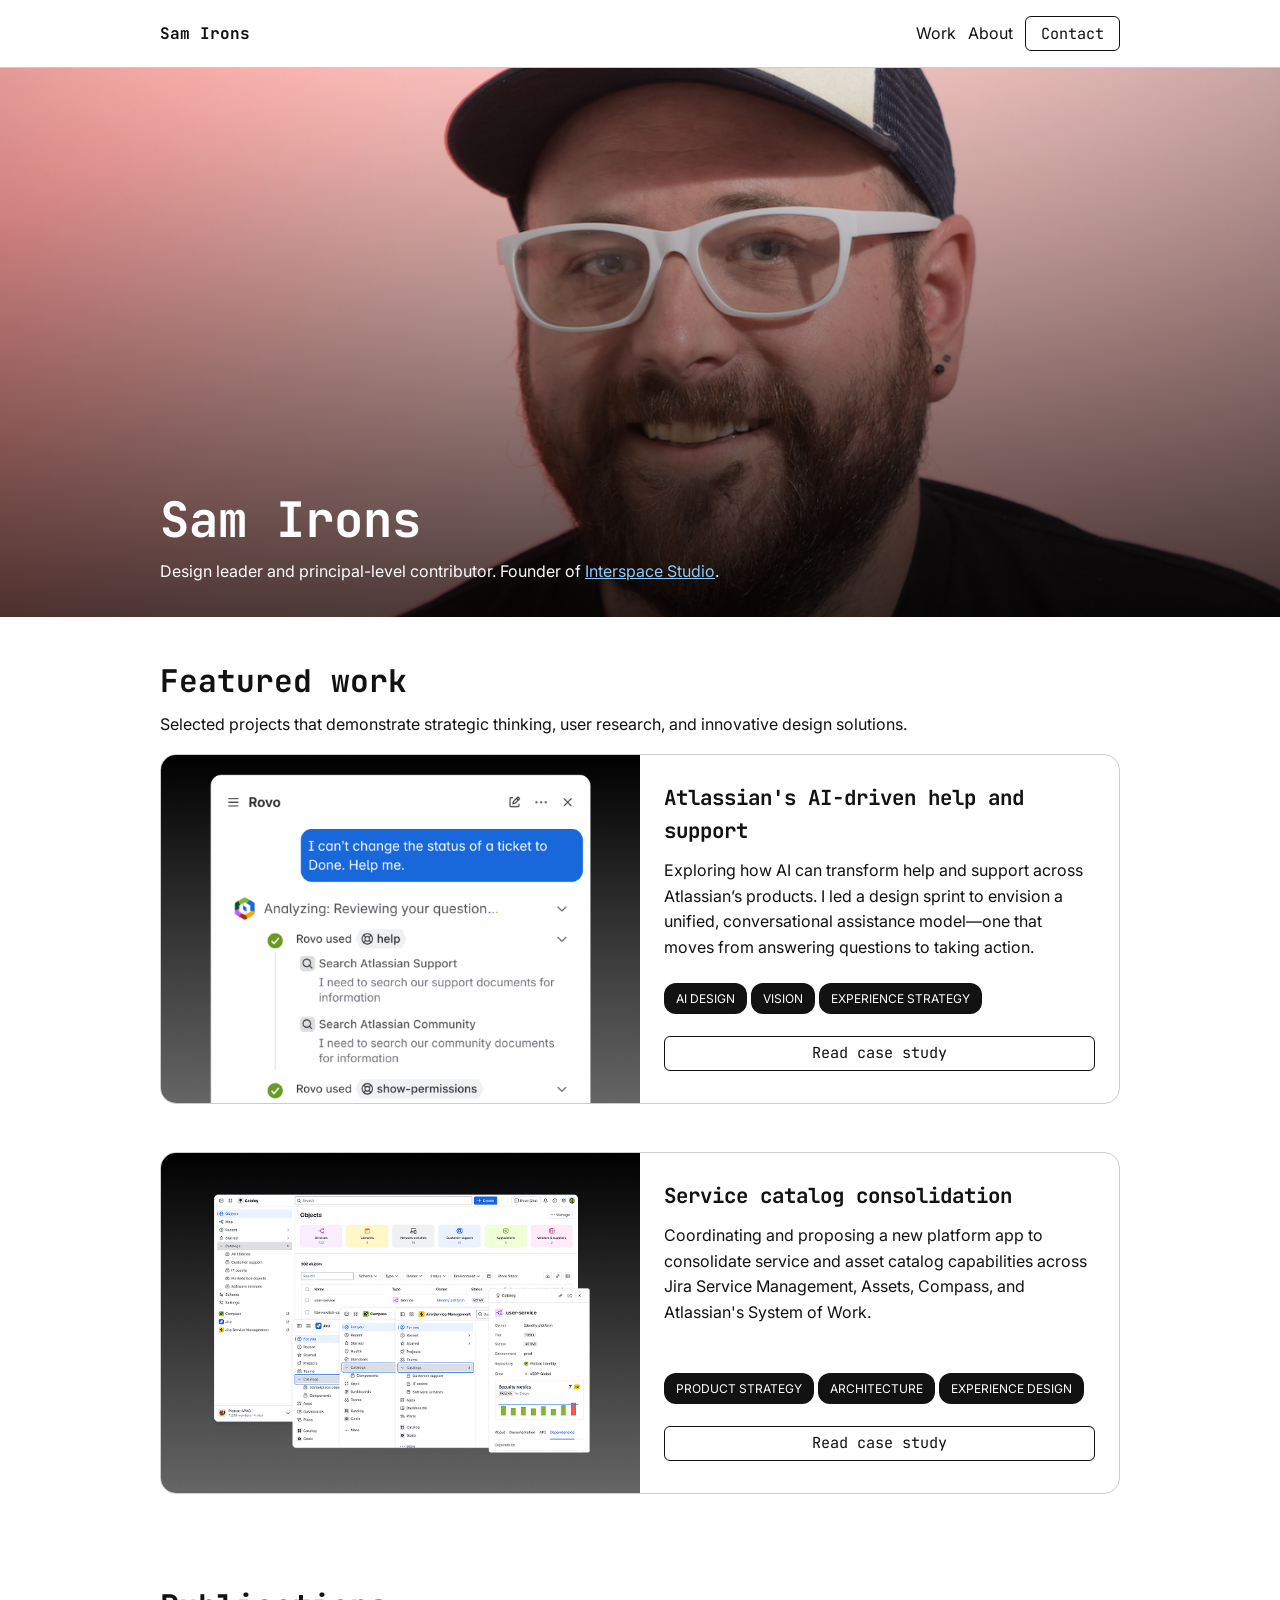
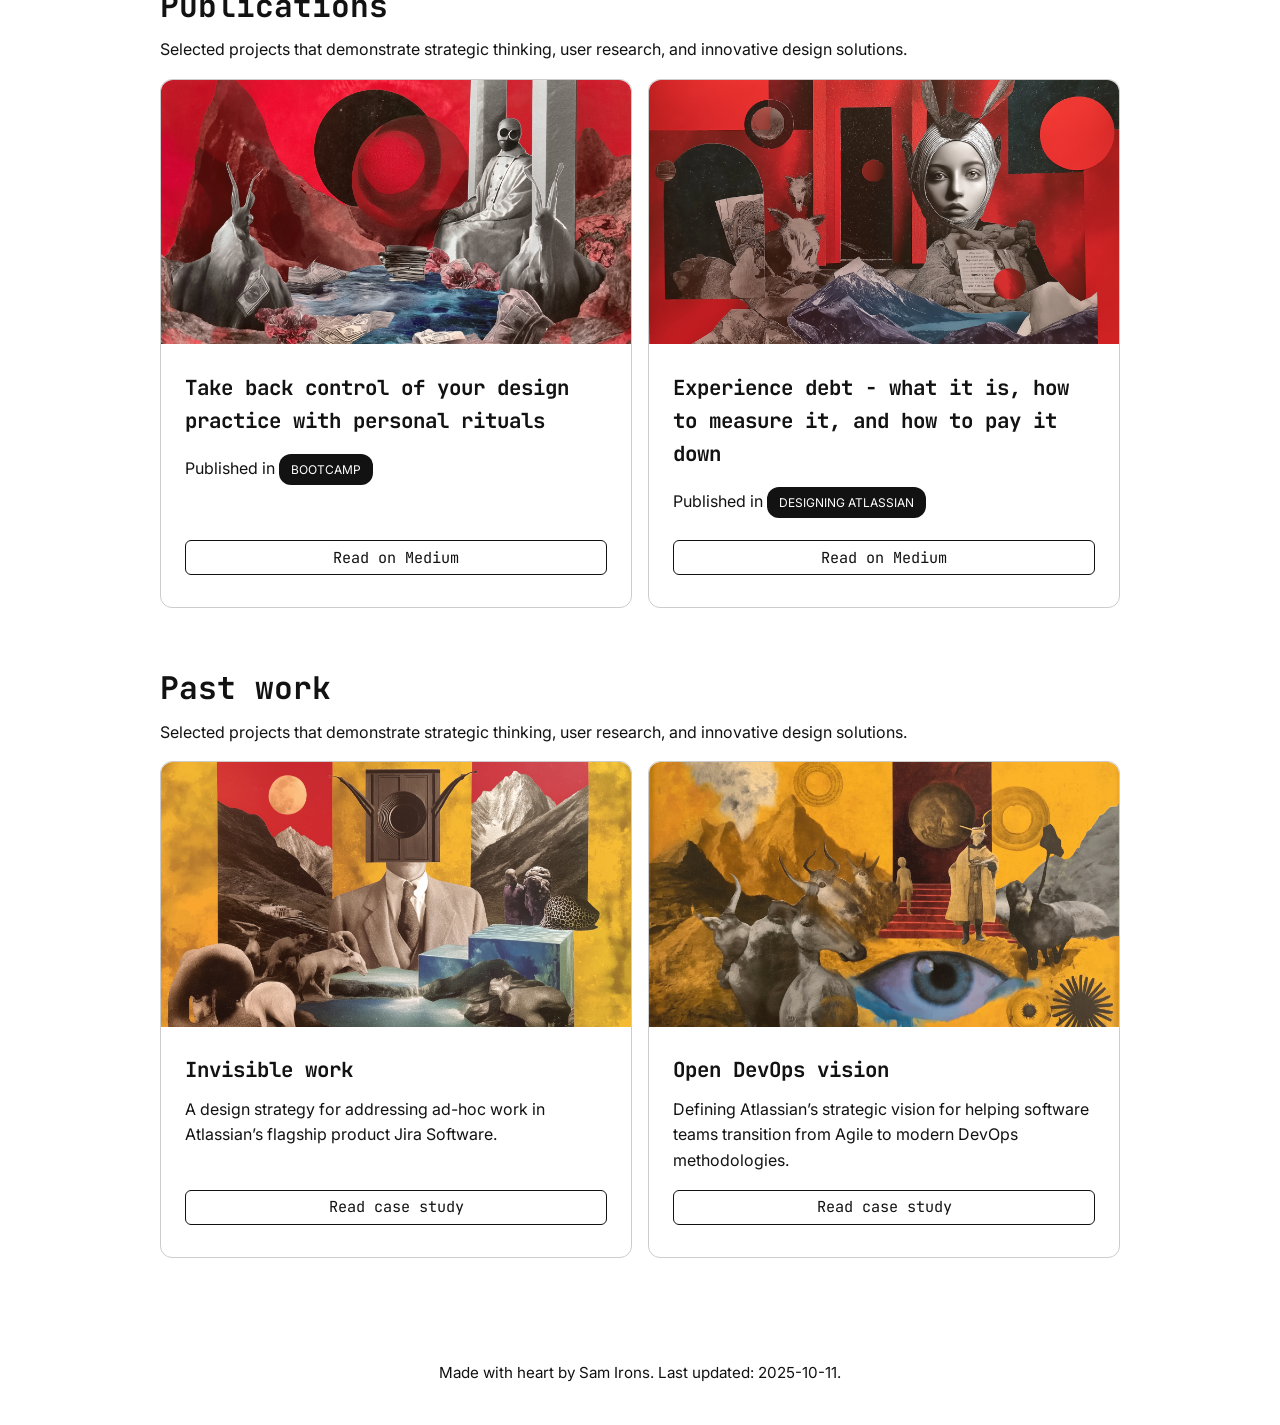
==== index.html @ 38fba0c8 "first commit" ====
<!doctype html>
<html lang="en">
    <head>
        <meta charset="UTF-8" />
        <meta name="viewport" content="width=device-width, initial-scale=1.0" />
        <title>Sam Irons - Design leader, content and product designer</title>
        <link rel="preconnect" href="https://fonts.googleapis.com" />
        <link rel="preconnect" href="https://fonts.gstatic.com" crossorigin />
        <link
            href="https://fonts.googleapis.com/css2?family=Inter:wght@400;700&family=JetBrains+Mono:wght@400;700&display=swap"
            rel="stylesheet"
        />
        <link rel="stylesheet" href="styles.css" />
    </head>
    <body>
        <header>
            <div class="container nav-container">
                <div class="logo">Sam Irons</div>
                <nav>
                    <a href="index.html" class="nav-link">Work</a>
                    <a href="about.html" class="nav-link">About</a>
                    <a href="mailto:irons.sam@pm.me" class="button">Contact</a>
                </nav>
            </div>
        </header>
        <main>
            <div class="hero">
                <div class="hero-content">
                    <h1>Sam Irons</h1>
                    <p>
                        Design leader and principal-level contributor. Founder
                        of
                        <a href="http://interspacestudio.com.au" target="_blank"
                            >Interspace Studio</a
                        >.
                    </p>
                </div>
            </div>
            <section class="featured-work">
                <h2>Featured work</h2>
                <p class="section-desc">
                    Selected projects that demonstrate strategic thinking, user
                    research, and innovative design solutions.
                </p>
                <div class="featured-cards">
                    <div class="featured-card-horizontal">
                        <img src="assets/navfit-thumbnail.png" alt="" />
                        <div class="card-content">
                            <h3 class="mono">
                                Atlassian's AI-driven help and support
                            </h3>
                            <p>
                                Exploring how AI can transform help and support
                                across Atlassian’s products. I led a design
                                sprint to envision a unified, conversational
                                assistance model—one that moves from answering
                                questions to taking action.
                            </p>
                            <div class="tags">
                                <div class="lozenge inverse">AI design</div>
                                <div class="lozenge inverse">Vision</div>
                                <div class="lozenge inverse">
                                    Experience strategy
                                </div>
                            </div>
                            <a href="navfit.html" class="button"
                                >Read case study</a
                            >
                        </div>
                    </div>
                    <div class="featured-card-horizontal">
                        <img src="assets/osc-thumbnail.png" alt="" />
                        <div class="card-content">
                            <h3 class="mono">Service catalog consolidation</h3>
                            <p>
                                Coordinating and proposing a new platform app to
                                consolidate service and asset catalog
                                capabilities across Jira Service Management,
                                Assets, Compass, and Atlassian's System of Work.
                            </p>
                            <div class="tags">
                                <div class="lozenge inverse">
                                    Product strategy
                                </div>
                                <div class="lozenge inverse">Architecture</div>
                                <div class="lozenge inverse">
                                    Experience design
                                </div>
                            </div>
                            <a href="catalog-for-all.html" class="button"
                                >Read case study</a
                            >
                        </div>
                    </div>
                    <!--<div class="featured-card-horizontal">
                        <img src="assets/fresh-eyes-thumbnail.png" alt="" />
                        <div class="card-content">
                            <h3 class="mono">
                                Onboarding revamp to find product market fit
                            </h3>
                            <p>
                                Using fresh eyes to redesign product onboarding
                                for a platfrom engineering product.
                            </p>
                            <button class="button">Read case study</button>
                        </div>
                        </div>-->
                    <!--<div class="featured-card-horizontal">
                        <img src="assets/ethical-ai-thumbnail.png" alt="" />
                        <div class="card-content">
                            <h3 class="mono">
                                Preserving critical thinking in AI interactions
                            </h3>
                            <p>
                                A collaborative design effort seeking to help AI
                                consumers better engage with generative
                                experiences.
                            </p>
                            <button class="button">Read case study</button>
                        </div>
                        </div>-->
                    <!--<div class="featured-card-horizontal">
                        <img src="assets/card11.png" alt="Design Oracle" />
                        <div class="card-content">
                            <h3 class="mono">The Design Oracle deck</h3>
                            <p>
                                A free, public-domain tool for UX professionals
                                featuring 29 rituals and readings to help
                                designers probe insights into their work, plan
                                design projects, and take control of their
                                personal design practice.
                            </p>
                            <button class="button">Learn more</button>
                        </div>
                        </div>-->
                    <!--<div class="featured-card-horizontal">
                        <img src="assets/card12.png" alt="RenewMap docs" />
                        <div class="card-content">
                            <h3 class="mono">
                                RenewMap's first documentation set
                            </h3>
                            <p>
                                Foundational content strategy and documentation
                                architecture for a GIS startup.
                            </p>
                            <button class="button">Read case study</button>
                        </div>
                        </div>-->
                </div>
            </section>
            <section class="publications">
                <h2>Publications</h2>
                <p class="section-desc">
                    Selected projects that demonstrate strategic thinking, user
                    research, and innovative design solutions.
                </p>
                <div class="pub-cards">
                    <div class="card">
                        <img src="assets/card9.png" alt="Personal rituals" />
                        <div class="card-content">
                            <h3 class="mono">
                                Take back control of your design practice with
                                personal rituals
                            </h3>
                            <p>
                                Published in
                                <span class="lozenge inverse"
                                    ><a
                                        href="https://medium.com/design-bootcamp"
                                        target="_blank"
                                        >Bootcamp</a
                                    ></span
                                >
                            </p>
                            <a
                                href="https://medium.com/design-bootcamp/take-back-control-of-your-design-practice-with-personal-rituals-4f61a58c4460"
                                target="_blank"
                                class="button"
                                >Read on Medium</a
                            >
                        </div>
                    </div>
                    <div class="card">
                        <img src="assets/card10.png" alt="Experience debt" />
                        <div class="card-content">
                            <h3 class="mono">
                                Experience debt - what it is, how to measure it,
                                and how to pay it down
                            </h3>
                            <p>
                                Published in
                                <span class="lozenge inverse"
                                    ><a
                                        href="https://medium.com/designing-atlassian"
                                        target="_blank"
                                        >Designing Atlassian</a
                                    ></span
                                >
                            </p>
                            <a
                                href="https://medium.com/designing-atlassian/experience-debt-what-it-is-how-to-measure-it-and-how-to-pay-it-down-47bfe8c717d4"
                                target="_blank"
                                class="button"
                                >Read on Medium</a
                            >
                        </div>
                    </div>
                </div>
            </section>
            <section class="past-work">
                <h2>Past work</h2>
                <p class="section-desc">
                    Selected projects that demonstrate strategic thinking, user
                    research, and innovative design solutions.
                </p>
                <div class="past-cards">
                    <div class="card">
                        <img src="assets/card5.png" alt="Invisible work" />
                        <div class="card-content">
                            <h3 class="mono">Invisible work</h3>
                            <p>
                                A design strategy for addressing ad-hoc work in
                                Atlassian’s flagship product Jira Software.
                            </p>
                            <a href="invisible-work.html" class="button"
                                >Read case study</a
                            >
                        </div>
                    </div>
                    <div class="card">
                        <img src="assets/card6.png" alt="Open DevOps vision" />
                        <div class="card-content">
                            <h3 class="mono">Open DevOps vision</h3>
                            <p>
                                Defining Atlassian’s strategic vision for
                                helping software teams transition from Agile to
                                modern DevOps methodologies.
                            </p>
                            <a href="devops.html" class="button"
                                >Read case study</a
                            >
                        </div>
                    </div>
                    <!--<div class="card">
                        <img
                            src="assets/card7.png"
                            alt="Contextual, in-product help"
                        />
                        <div class="card-content">
                            <h3 class="mono">Contextual, in-product help</h3>
                            <p>A new take on an old idea...</p>
                            <button>Read case study</button>
                        </div>
                        </div>-->
                </div>
            </section>
        </main>
        <footer>
            <div class="container footer">
                <p>Made with heart by Sam Irons. Last updated: 2025-10-11.</p>
            </div>
        </footer>
        <script src="script.js"></script>
    </body>
</html>
---- styles.css ----
:root {
    --bg: #fff;
    --text: #121212;
    --inverse: #fff;
    --border: #ccc;
    --accent: #111;
    --link: #90caf9;
    --header-bg: var(--bg);
    --button-bg: var(--bg);
    --button-text: var(--text);
    --button-border: var(--accent);
}

@media (prefers-color-scheme: dark) {
    :root {
        --bg: #121212;
        --text: #e0e0e0;
        --inverse: #121212;
        --border: #ccc;
        --accent: #bbbbbb;
        --link: #90caf9;
        --header-bg: var(--bg);
        --button-bg: var(--bg);
        --button-text: var(--text);
        --button-border: var(--accent);
    }
}

a:visited {
    color: var(--link);
}

a.button:link,
a.button:visited {
    color: var(--text);
    text-decoration: none;
    text-align: center;
}

body {
    margin: 0;
    font-family: "Inter", Arial, sans-serif;
    background: var(--bg);
    color: var(--text);
    line-height: 1.6;
    min-width: 360px;
}

.mono {
    font-family: "JetBrains Mono", monospace;
}

header {
    background: var(--header-bg);
    border-bottom: 1px solid var(--border);
    position: sticky;
    top: 0;
    z-index: 10;
}

.container.nav-container {
    max-width: 960px;
    margin: 0 auto;
    display: flex;
    justify-content: space-between;
    align-items: center;
    padding: 1rem;
}

.logo {
    font-family: "JetBrains Mono", monospace;
    font-size: 1rem;
    font-weight: 700;
}

nav {
    display: flex;
    flex-direction: center;
    gap: 0.75em;
}

.nav-link {
    padding: 0.3em 0;
    text-decoration: none;
}

.nav-link:link,
.nav-link:visited {
    color: var(--text);
}

.nav-link:hover {
    color: var(--link);
}

.button {
    font-family: "JetBrains Mono", monospace;
    font-size: 0.95rem;
    color: var(--button-text);
    text-decoration: none;
    border: 1px solid var(--button-border);
    border-radius: 6px;
    padding: 0.3em 1em;
    background: var(--button-bg);
    transition:
        background 0.2s,
        color 0.2s;
}

a.button:hover {
    background: var(--text);
    color: var(--bg);
}

.hero {
    position: relative;
    width: 100%;
    aspect-ratio: 21 / 9;
    overflow: hidden;
    display: flex;
    align-items: flex-end;
    justify-content: flex-start;
    background:
        linear-gradient(to top, rgba(0, 0, 0, 0.7), rgba(0, 0, 0, 0)),
        url("assets/headshot.jpg") no-repeat center/cover;
}

.hero-img {
    width: 100%;
    height: 100%;
    object-fit: cover;
    position: absolute;
    z-index: 1;
    border-radius: 0;
}

.hero-content {
    position: relative;
    z-index: 2;
    color: #fff;
    padding: 2rem 1rem;
    width: 100%;
    max-width: 960px;
    margin: 0 auto;
}

.hero-content h1 {
    font-family: "JetBrains Mono", monospace;
    font-size: 3.052rem;
    margin: 0;
}

.hero-content p {
    margin: 0;
}

.hero-content a {
    color: var(--link);
    text-decoration: underline;
}

section {
    margin: 0 auto;
    line-height: 1.6;
    max-width: 960px;
    padding: 1rem;
    background: var(--bg);
}

img {
    width: 100%;
    aspect-ratio: 16 / 9;
    object-fit: cover;
    border-radius: 12px 12px 12px 12px;
}

h2 {
    font-family: "JetBrains Mono", monospace;
    font-size: 1.953rem;
    line-height: 1;
    margin: 2rem 0 0;
}

.lozenge {
    background-color: var(--text);
    padding: 0.5em 1em;
    margin: 0.5em 0;
    border-radius: 1em;
    color: var(--bg);
    font-size: 0.75rem;
    text-transform: uppercase;
    word-break: keep-all;
    display: inline-block;
}

.tags {
    margin-bottom: 1rem;
}

.lozenge > a {
    color: var(--bg);
    text-decoration: none;
}

.featured-cards,
.past-cards,
.pub-cards {
    display: flex;
    flex-wrap: wrap;
    gap: 1rem;
}

.past-cards > .card {
    flex: 1 1 calc(33.333% - 1.34rem);
    box-sizing: border-box;
}

.card {
    background: var(--bg);
    border: 1px solid var(--border);
    border-radius: 12px;
    flex: 1 1 320px;
    display: flex;
    flex-direction: column;
}

.card img {
    width: 100%;
    aspect-ratio: 16 / 9;
    object-fit: cover;
    border-radius: 12px 12px 0 0;
}

.card-content {
    padding: 1rem 1.5rem;
    display: flex;
    flex-direction: column;
    flex: 1;
    margin-bottom: 1rem;
}

.card-content h3 {
    font-size: 1.3rem;
    margin: 0.5em 0 0.5em 0;
}

.card-content p {
    font-size: 1rem;
    margin: 0 0 1em 0;
    flex: 1;
}

button {
    font-family: "JetBrains Mono", monospace;
    font-size: 0.95rem;
    background: var(--button-bg);
    color: var(--button-text);
    border: 1.5px solid var(--button-border);
    border-radius: 6px;
    padding: 0.3em 1.2em;
    cursor: pointer;
    transition:
        background 0.2s,
        color 0.2s;
}

button:hover {
    background: var(--button-text);
    color: var(--button-bg);
}

footer {
    background: var(--header-bg);
    margin-top: 3rem;
    padding: 1.5rem 0;
    text-align: center;
    font-size: 0.95rem;
    color: var(--text);
}

.featured-card-horizontal {
    display: flex;
    flex-direction: row;
    align-items: stretch;
    min-height: 340px;
    border-radius: 16px;
    overflow: hidden;
    border: 1px solid var(--border);
    margin-bottom: 2rem;
}

.featured-card-horizontal img {
    width: 50%;
    height: auto;
    object-fit: cover;
    border-radius: 0;
    display: block;
}

.featured-card-horizontal .card-content {
    width: 50%;
    display: flex;
    flex-direction: column;
    justify-content: center;
}

@media (max-width: 900px) {
    .featured-cards,
    .past-cards,
    .pub-cards {
        flex-direction: column;
        gap: 1rem;
    }
    .featured-card-horizontal,
    .card {
        flex-direction: column;
        min-height: unset;
    }
    .featured-card-horizontal img,
    .featured-card-horizontal .card-content {
        width: 100%;
        box-sizing: border-box;
    }

    .past-cards > .card {
        width: 100%;
        max-width: unset;
    }
}
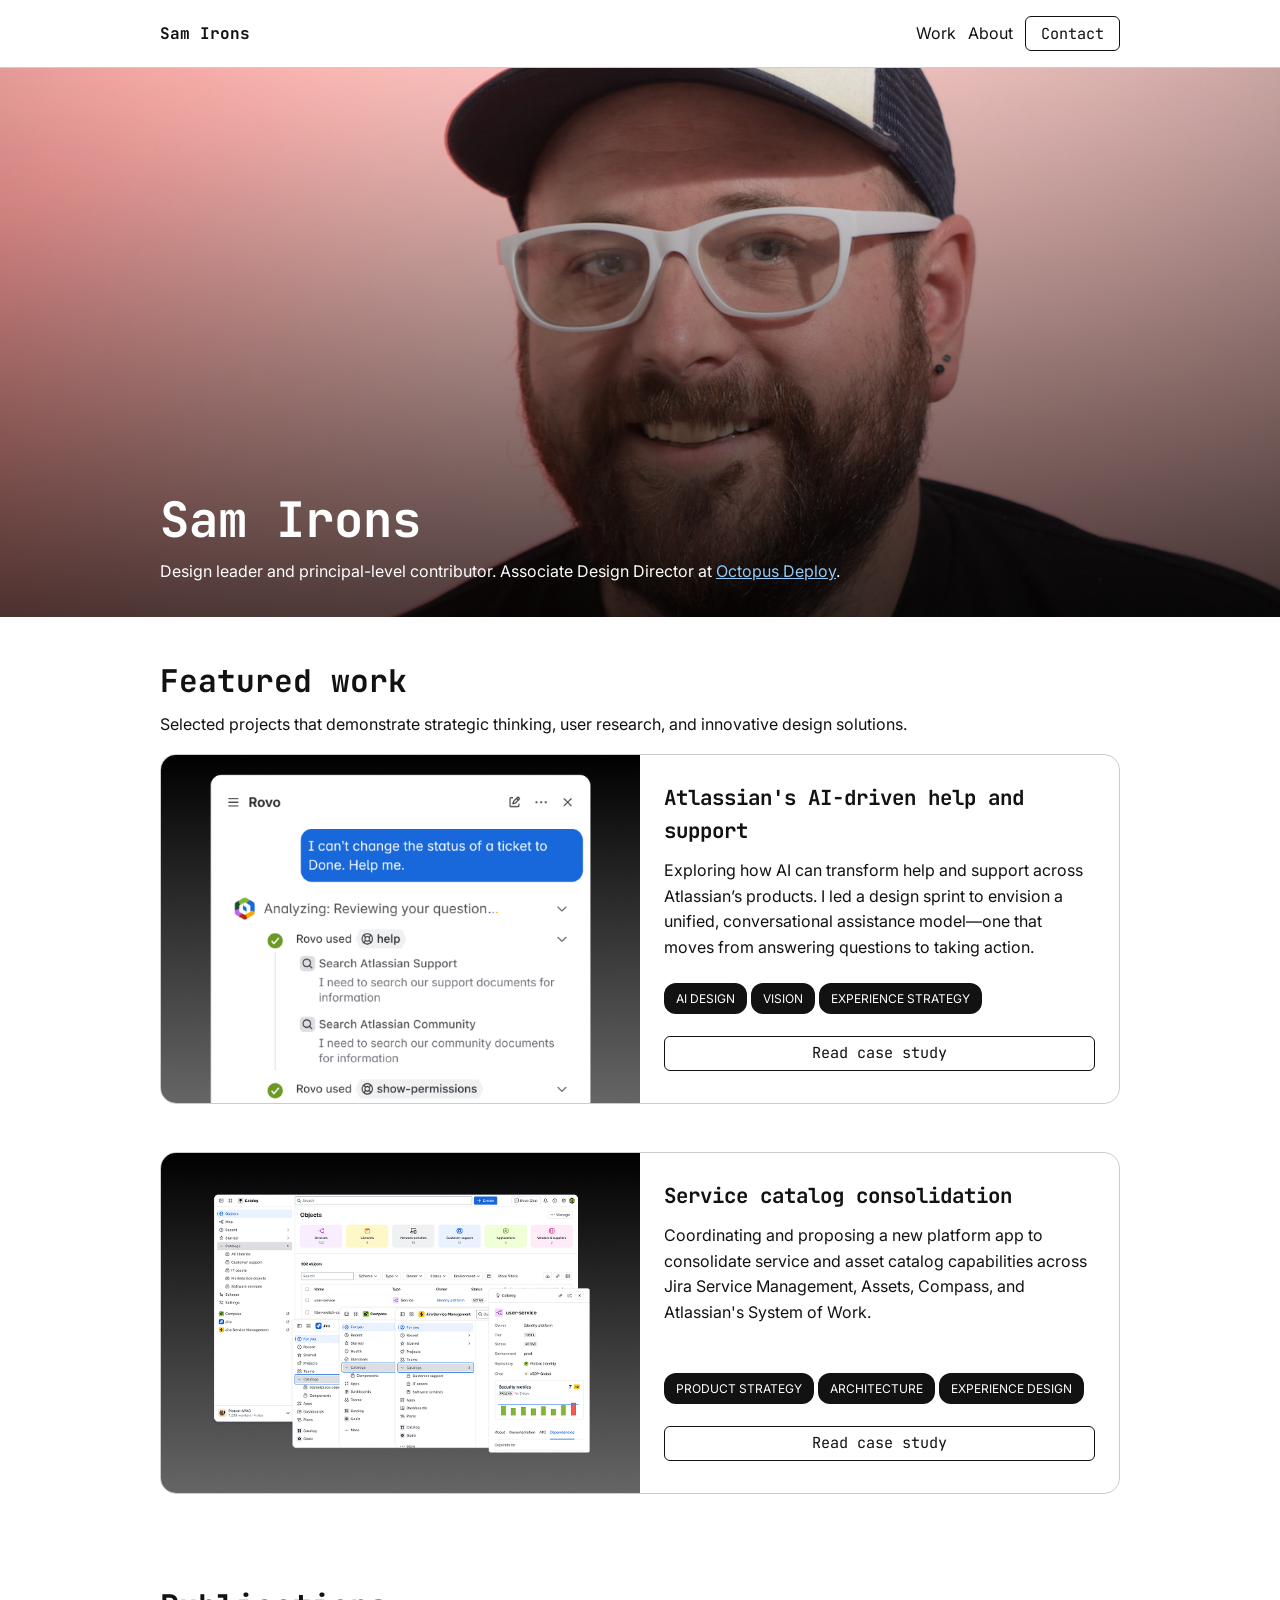
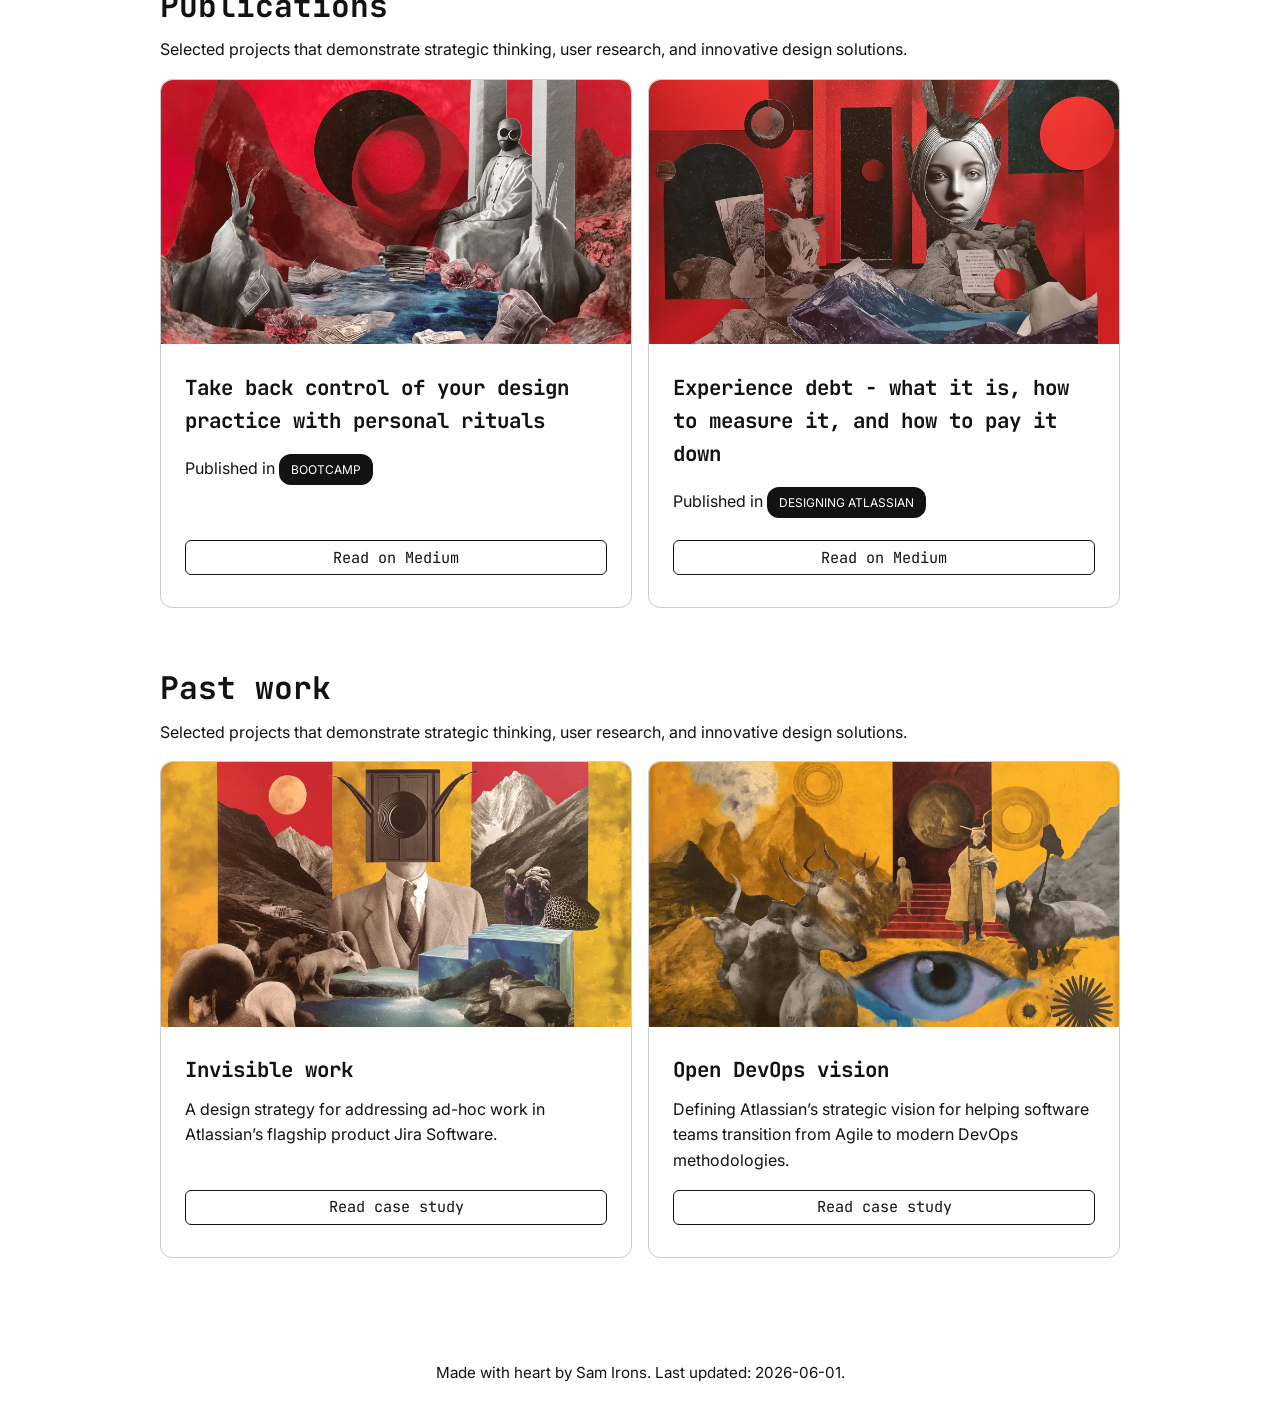
==== commit 9ac1d297: "updates to include Octopus" ====
--- a/index.html
+++ b/index.html
@@ -28,10 +28,10 @@
                 <div class="hero-content">
                     <h1>Sam Irons</h1>
                     <p>
-                        Design leader and principal-level contributor. Founder
-                        of
-                        <a href="http://interspacestudio.com.au" target="_blank"
-                            >Interspace Studio</a
+                        Design leader and principal-level contributor. Associate
+                        Design Director at
+                        <a href="http://www.octopus.com/" target="_blank"
+                            >Octopus Deploy</a
                         >.
                     </p>
                 </div>
@@ -257,7 +257,7 @@
         </main>
         <footer>
             <div class="container footer">
-                <p>Made with heart by Sam Irons. Last updated: 2025-10-11.</p>
+                <p>Made with heart by Sam Irons. Last updated: 2026-06-01.</p>
             </div>
         </footer>
         <script src="script.js"></script>
